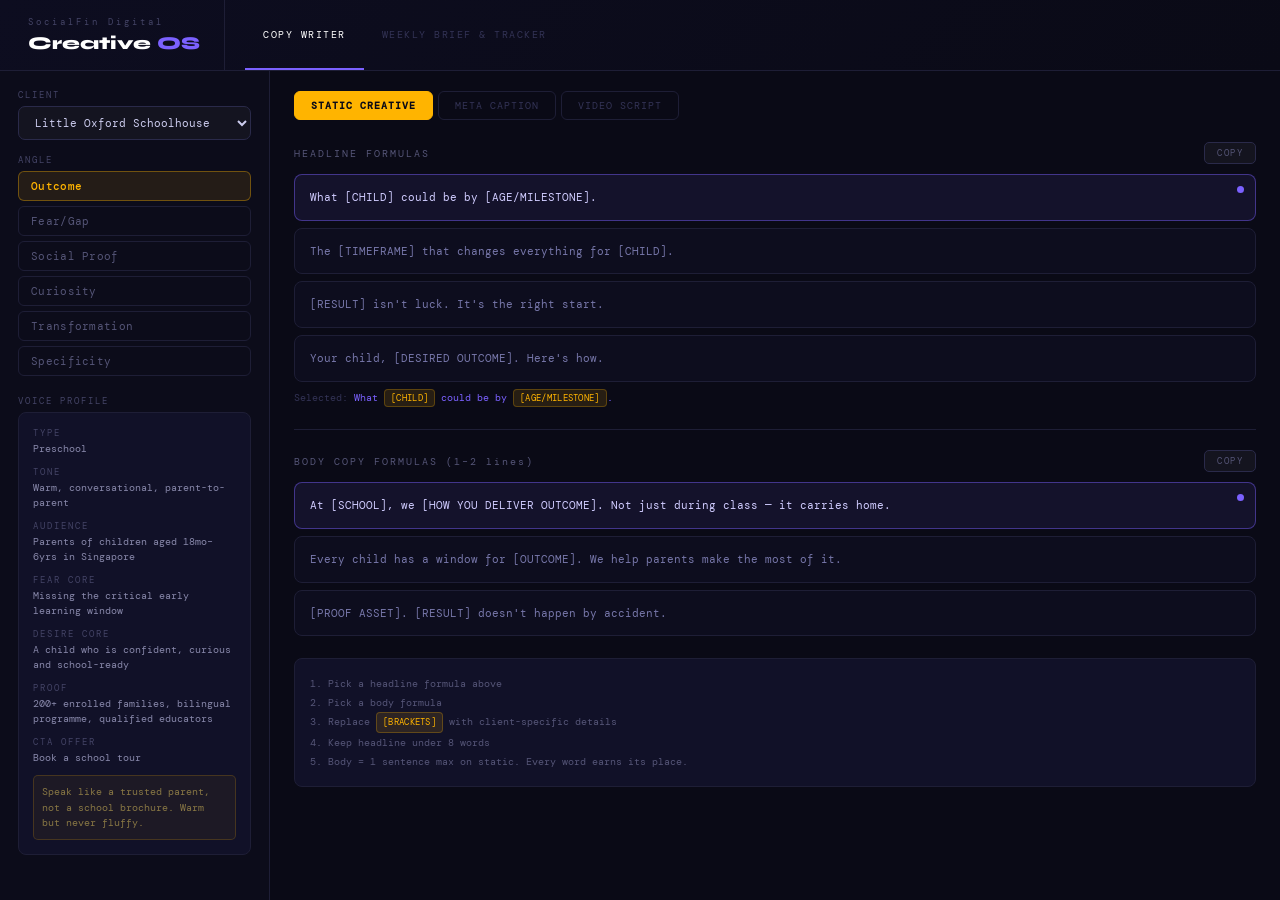
==== index.html @ 3840c396 "Add files via upload" ====
<!DOCTYPE html>
<html lang="en">
<head>
<meta charset="UTF-8">
<meta name="viewport" content="width=device-width, initial-scale=1.0">
<title>SocialFin Creative OS</title>
<style>
  @import url('https://fonts.googleapis.com/css2?family=DM+Mono:wght@300;400;500&family=Syne:wght@600;700;800&display=swap');

  *, *::before, *::after { box-sizing: border-box; margin: 0; padding: 0; }

  :root {
    --bg:       #0a0a16;
    --bg2:      #0d0d1e;
    --bg3:      #111128;
    --border:   #1e1e36;
    --border2:  #2a2a4a;
    --text:     #ccccee;
    --muted:    #555577;
    --dim:      #333355;
    --purple:   #7b61ff;
    --gold:     #ffb400;
    --green:    #00c896;
    --red:      #ff4d4d;
    --orange:   #f5a623;
  }

  body {
    background: var(--bg);
    color: var(--text);
    font-family: 'DM Mono', 'Courier New', monospace;
    font-size: 13px;
    min-height: 100vh;
    overflow-x: hidden;
  }

  /* ── APP SHELL ── */
  #app-shell {
    display: flex;
    flex-direction: column;
    height: 100vh;
  }

  /* ── TOP NAV ── */
  #top-nav {
    background: linear-gradient(135deg, #0d0d20 0%, #0a0a16 100%);
    border-bottom: 1px solid var(--border);
    padding: 0 28px;
    display: flex;
    align-items: stretch;
    gap: 0;
    flex-shrink: 0;
  }

  .nav-brand {
    display: flex;
    flex-direction: column;
    justify-content: center;
    padding: 16px 24px 16px 0;
    border-right: 1px solid var(--border);
    margin-right: 20px;
  }
  .nav-brand-sub { font-size: 9px; color: #444466; letter-spacing: 3px; margin-bottom: 4px; }
  .nav-brand-title { font-family: 'Syne', sans-serif; font-size: 18px; font-weight: 800; color: #fff; }
  .nav-brand-title span { color: var(--purple); }

  .nav-tab {
    background: none;
    border: none;
    color: var(--dim);
    font-family: inherit;
    font-size: 10px;
    letter-spacing: 1.5px;
    text-transform: uppercase;
    padding: 0 18px;
    cursor: pointer;
    border-bottom: 2px solid transparent;
    transition: all 0.15s;
    align-self: stretch;
    display: flex;
    align-items: center;
  }
  .nav-tab:hover { color: var(--muted); }
  .nav-tab.active { color: #fff; border-bottom-color: var(--purple); }
  .nav-tab.active-gold { color: var(--gold); border-bottom-color: var(--gold); }

  /* ── PANELS ── */
  .panel { display: none; flex: 1; overflow: hidden; }
  .panel.visible { display: flex; flex-direction: column; }

  /* ════════════════════════════════════════
     COPY WRITER PANEL
  ════════════════════════════════════════ */
  #cw-body {
    display: flex;
    flex: 1;
    overflow: hidden;
  }

  /* Left sidebar */
  #cw-sidebar {
    width: 270px;
    min-width: 270px;
    border-right: 1px solid var(--border);
    background: #0c0c1a;
    overflow-y: auto;
    padding: 18px;
    display: flex;
    flex-direction: column;
    gap: 14px;
  }

  .label {
    font-size: 9px;
    color: #444466;
    letter-spacing: 2px;
    text-transform: uppercase;
    margin-bottom: 5px;
  }

  select, input {
    background: #141420;
    color: var(--text);
    border: 1px solid var(--border2);
    border-radius: 7px;
    padding: 8px 12px;
    font-size: 11px;
    font-family: inherit;
    outline: none;
    width: 100%;
    cursor: pointer;
  }
  select:focus, input:focus { border-color: var(--purple); }

  .angle-btn {
    background: transparent;
    border: 1px solid var(--border);
    color: var(--muted);
    font-family: inherit;
    font-size: 11px;
    padding: 7px 12px;
    border-radius: 6px;
    text-align: left;
    cursor: pointer;
    display: block;
    width: 100%;
    margin-bottom: 5px;
    transition: all 0.12s;
    letter-spacing: 0.3px;
  }
  .angle-btn:hover { border-color: var(--border2); color: var(--text); }
  .angle-btn.active {
    background: rgba(255,180,0,0.1);
    border-color: rgba(255,180,0,0.35);
    color: var(--gold);
    font-weight: 500;
  }

  /* Voice profile card */
  .profile-card {
    background: var(--bg3);
    border: 1px solid var(--border);
    border-radius: 8px;
    padding: 14px;
  }
  .profile-row { margin-bottom: 9px; }
  .profile-row .label { margin-bottom: 2px; }
  .profile-val { font-size: 10px; color: #8888aa; line-height: 1.55; }
  .voice-warning {
    margin-top: 10px;
    padding: 8px;
    background: rgba(255,180,0,0.05);
    border: 1px solid rgba(255,180,0,0.18);
    border-radius: 5px;
    font-size: 10px;
    color: #887744;
    line-height: 1.55;
  }

  /* Right content */
  #cw-content {
    flex: 1;
    overflow-y: auto;
    padding: 20px 24px;
  }

  .format-tabs {
    display: flex;
    gap: 5px;
    margin-bottom: 22px;
  }
  .format-tab {
    background: transparent;
    border: 1px solid var(--border);
    color: var(--dim);
    font-family: inherit;
    font-size: 10px;
    letter-spacing: 1px;
    text-transform: uppercase;
    padding: 7px 16px;
    border-radius: 6px;
    cursor: pointer;
    transition: all 0.12s;
  }
  .format-tab.active {
    background: var(--gold);
    border-color: var(--gold);
    color: #0a0a16;
    font-weight: 700;
  }

  .formula-section { margin-bottom: 22px; }
  .formula-header {
    display: flex;
    justify-content: space-between;
    align-items: center;
    margin-bottom: 10px;
  }
  .section-label { font-size: 10px; color: var(--muted); letter-spacing: 2px; }

  .formula-card {
    background: var(--bg2);
    border: 1px solid var(--border);
    border-radius: 8px;
    padding: 13px 15px;
    cursor: pointer;
    margin-bottom: 7px;
    transition: all 0.13s;
    font-size: 11px;
    color: #7777aa;
    line-height: 1.7;
    white-space: pre-wrap;
    position: relative;
  }
  .formula-card:hover { border-color: var(--border2); color: var(--muted); }
  .formula-card.selected {
    background: rgba(123,97,255,0.09);
    border-color: rgba(123,97,255,0.45);
    color: #d0ccff;
  }
  .formula-card.selected::after {
    content: '';
    position: absolute;
    top: 11px; right: 11px;
    width: 7px; height: 7px;
    border-radius: 50%;
    background: var(--purple);
  }

  .selected-preview {
    font-size: 10px;
    color: var(--dim);
    margin-top: 6px;
    line-height: 1.6;
  }
  .selected-preview .highlight { color: var(--purple); }

  .copy-btn {
    background: rgba(255,255,255,0.04);
    border: 1px solid var(--border2);
    color: var(--muted);
    padding: 4px 12px;
    border-radius: 5px;
    font-size: 9px;
    font-family: inherit;
    letter-spacing: 1.5px;
    cursor: pointer;
    transition: all 0.15s;
    text-transform: uppercase;
  }
  .copy-btn.copied {
    background: rgba(0,200,150,0.15);
    border-color: rgba(0,200,150,0.4);
    color: var(--green);
  }

  .divider { height: 1px; background: var(--border); margin: 20px 0; }

  .info-box {
    background: var(--bg3);
    border: 1px solid var(--border);
    border-radius: 8px;
    padding: 15px;
    margin-top: 20px;
  }
  .info-box.gold {
    background: rgba(255,180,0,0.04);
    border-color: rgba(255,180,0,0.15);
  }
  .info-box .label { margin-bottom: 9px; }
  .info-box p {
    font-size: 10px;
    color: var(--muted);
    line-height: 1.9;
  }
  .info-box.gold p { color: #887744; }
  .tag {
    display: inline-block;
    background: rgba(255,180,0,0.12);
    color: var(--gold);
    border: 1px solid rgba(255,180,0,0.25);
    border-radius: 4px;
    padding: 1px 6px;
    font-size: 9px;
    letter-spacing: 0.3px;
  }

  /* ════════════════════════════════════════
     CREATIVE OS PANEL
  ════════════════════════════════════════ */
  #cos-body {
    flex: 1;
    overflow: hidden;
    display: flex;
    flex-direction: column;
  }

  /* Sub-tabs */
  #cos-tabs {
    display: flex;
    gap: 2px;
    padding: 0 28px;
    background: var(--bg2);
    border-bottom: 1px solid var(--border);
    flex-shrink: 0;
  }
  .cos-tab {
    background: none;
    border: none;
    color: var(--dim);
    font-family: inherit;
    font-size: 10px;
    letter-spacing: 1.5px;
    text-transform: uppercase;
    padding: 12px 18px;
    cursor: pointer;
    border-bottom: 2px solid transparent;
    transition: all 0.15s;
  }
  .cos-tab:hover { color: var(--muted); }
  .cos-tab.active { color: var(--purple); border-bottom-color: var(--purple); font-weight: 500; }

  #cos-content { flex: 1; overflow-y: auto; padding: 24px 28px; }

  /* Brief table */
  .brief-controls {
    display: flex;
    gap: 12px;
    align-items: flex-end;
    margin-bottom: 18px;
    flex-wrap: wrap;
  }
  .ctrl-group { display: flex; flex-direction: column; }
  .ctrl-group select, .ctrl-group input { min-width: 160px; }
  .stat-pill {
    background: rgba(123,97,255,0.1);
    border: 1px solid rgba(123,97,255,0.3);
    border-radius: 6px;
    padding: 7px 14px;
    font-size: 10px;
    color: var(--purple);
    letter-spacing: 1px;
    white-space: nowrap;
    align-self: flex-end;
  }

  .rule-box {
    background: rgba(123,97,255,0.06);
    border: 1px solid rgba(123,97,255,0.14);
    border-radius: 8px;
    padding: 11px 15px;
    margin-bottom: 18px;
    font-size: 11px;
    color: #8888bb;
    line-height: 1.6;
  }
  .rule-box strong { color: var(--purple); }

  .brief-table-wrap { overflow-x: auto; }
  table { width: 100%; border-collapse: separate; border-spacing: 0 5px; }
  th {
    font-size: 9px;
    letter-spacing: 1.5px;
    color: var(--dim);
    text-transform: uppercase;
    text-align: left;
    padding: 0 8px 8px;
    font-weight: 500;
    white-space: nowrap;
  }
  td {
    padding: 8px 7px;
    background: var(--bg3);
    border-top: 1px solid #1a1a33;
    border-bottom: 1px solid #1a1a33;
    font-size: 11px;
    color: #aaaacc;
    vertical-align: middle;
  }
  td:first-child { border-left: 1px solid #1a1a33; border-radius: 6px 0 0 6px; }
  td:last-child  { border-right: 1px solid #1a1a33; border-radius: 0 6px 6px 0; }
  td select, td input { border-radius: 5px; padding: 5px 8px; font-size: 11px; }

  .row-num {
    width: 24px; height: 24px;
    border-radius: 50%;
    display: flex; align-items: center; justify-content: center;
    font-size: 10px; font-weight: 700;
  }
  .row-num.staple { background: rgba(123,97,255,0.12); border: 1px solid rgba(123,97,255,0.2); color: var(--purple); }
  .row-num.homerun { background: rgba(245,166,35,0.15); border: 1px solid rgba(245,166,35,0.3); color: var(--orange); }

  .del-btn {
    background: none; border: none; color: var(--border2);
    cursor: pointer; font-size: 18px; line-height: 1; padding: 2px 5px;
    transition: color 0.12s;
  }
  .del-btn:hover { color: var(--red); }

  .track-select-staple { color: var(--green) !important; border-color: rgba(0,200,150,0.3) !important; }
  .track-select-homerun { color: var(--orange) !important; border-color: rgba(245,166,35,0.4) !important; }

  .btn {
    background: transparent;
    border: 1px dashed var(--border2);
    color: var(--muted);
    padding: 8px 16px;
    border-radius: 6px;
    font-size: 11px;
    font-family: inherit;
    cursor: pointer;
    letter-spacing: 1px;
    transition: all 0.12s;
  }
  .btn:hover { color: var(--text); border-color: var(--purple); }
  .btn.primary {
    background: rgba(123,97,255,0.14);
    border: 1px solid rgba(123,97,255,0.4);
    border-style: solid;
    color: var(--purple);
    font-weight: 700;
  }
  .btn.primary:hover { background: rgba(123,97,255,0.22); }

  .btn-row { display: flex; gap: 10px; margin-top: 12px; }

  /* Log & Tracker add forms */
  .add-form {
    background: var(--bg3);
    border: 1px solid var(--border);
    border-radius: 10px;
    padding: 18px;
    margin-bottom: 22px;
  }
  .add-form-title { font-size: 10px; color: #5555aa; letter-spacing: 2px; margin-bottom: 13px; }
  .add-form-fields { display: flex; gap: 10px; flex-wrap: wrap; align-items: flex-end; }
  .add-form-fields .ctrl-group { flex: 1 1 130px; }
  .add-form-fields .ctrl-group.wide { flex: 2 1 200px; }
  .add-form-fields .ctrl-group select,
  .add-form-fields .ctrl-group input { min-width: unset; }

  .add-btn {
    background: var(--purple);
    border: none;
    color: #fff;
    padding: 8px 18px;
    border-radius: 6px;
    font-size: 11px;
    font-family: inherit;
    letter-spacing: 1px;
    font-weight: 700;
    cursor: pointer;
    align-self: flex-end;
    white-space: nowrap;
    transition: opacity 0.12s;
  }
  .add-btn:hover { opacity: 0.85; }

  /* Track badge */
  .badge {
    display: inline-block;
    padding: 2px 8px;
    border-radius: 20px;
    font-size: 10px;
    font-weight: 700;
    letter-spacing: 0.5px;
  }
  .badge.staple { background: rgba(0,200,150,0.12); color: var(--green); border: 1px solid rgba(0,200,150,0.25); }
  .badge.homerun { background: rgba(245,166,35,0.15); color: var(--orange); border: 1px solid rgba(245,166,35,0.3); }

  /* Status select colours */
  .status-running { color: var(--orange) !important; }
  .status-winner  { color: var(--green)  !important; }
  .status-retired { color: var(--red)    !important; }

  .empty-state {
    text-align: center;
    color: var(--border2);
    padding: 50px;
    font-size: 11px;
    letter-spacing: 1px;
  }

  /* scrollbar */
  ::-webkit-scrollbar { width: 5px; height: 5px; }
  ::-webkit-scrollbar-track { background: transparent; }
  ::-webkit-scrollbar-thumb { background: #222244; border-radius: 3px; }
</style>
</head>
<body>

<div id="app-shell">

  <!-- TOP NAV -->
  <nav id="top-nav">
    <div class="nav-brand">
      <div class="nav-brand-sub">SocialFin Digital</div>
      <div class="nav-brand-title">Creative <span>OS</span></div>
    </div>
    <button class="nav-tab active" data-panel="copy-writer" onclick="switchPanel('copy-writer')">Copy Writer</button>
    <button class="nav-tab" data-panel="creative-os" onclick="switchPanel('creative-os')">Weekly Brief &amp; Tracker</button>
  </nav>

  <!-- ══════════════════════════════════════════
       COPY WRITER PANEL
  ══════════════════════════════════════════ -->
  <div class="panel visible" id="panel-copy-writer">
    <div id="cw-body">

      <!-- Sidebar -->
      <div id="cw-sidebar">
        <div>
          <div class="label">Client</div>
          <select id="cw-client" onchange="cwRender()"></select>
        </div>
        <div>
          <div class="label">Angle</div>
          <div id="cw-angles"></div>
        </div>
        <div>
          <div class="label">Voice Profile</div>
          <div class="profile-card" id="cw-profile"></div>
        </div>
      </div>

      <!-- Content -->
      <div id="cw-content">
        <div class="format-tabs" id="cw-format-tabs">
          <button class="format-tab active" onclick="cwSetFormat(0)">Static Creative</button>
          <button class="format-tab" onclick="cwSetFormat(1)">Meta Caption</button>
          <button class="format-tab" onclick="cwSetFormat(2)">Video Script</button>
        </div>
        <div id="cw-formulas"></div>
      </div>
    </div>
  </div>

  <!-- ══════════════════════════════════════════
       CREATIVE OS PANEL
  ══════════════════════════════════════════ -->
  <div class="panel" id="panel-creative-os">
    <div id="cos-body">
      <div id="cos-tabs">
        <button class="cos-tab active" onclick="cosSetTab('brief')">Weekly Brief</button>
        <button class="cos-tab" onclick="cosSetTab('log')">Concept Log</button>
        <button class="cos-tab" onclick="cosSetTab('tracker')">Performance Tracker</button>
      </div>
      <div id="cos-content"></div>
    </div>
  </div>

</div>

<script>
// ══════════════════════════════════════════════════════════════
// DATA
// ══════════════════════════════════════════════════════════════

const CLIENT_PROFILES = {
  "Little Oxford Schoolhouse": {
    type: "Preschool",
    tone: "Warm, conversational, parent-to-parent",
    audience: "Parents of children aged 18mo–6yrs in Singapore",
    offer: "Premium preschool education in a nurturing environment",
    fearCore: "Missing the critical early learning window",
    desireCore: "A child who is confident, curious and school-ready",
    proofAssets: "200+ enrolled families, bilingual programme, qualified educators",
    ctaOffer: "Book a school tour",
    voiceNotes: "Speak like a trusted parent, not a school brochure. Warm but never fluffy.",
  },
  "MindChamps Allied Care": {
    type: "Early Intervention",
    tone: "Empathetic, emotionally driven, reassuring",
    audience: "Parents of children aged 2–6 with developmental concerns",
    offer: "Early intervention therapy in a caring, child-friendly setting",
    fearCore: "Waiting too long and missing the intervention window",
    desireCore: "Seeing their child reach milestones they feared might not happen",
    proofAssets: "Allied health professionals, evidence-based methods, holistic approach",
    ctaOffer: "Book a complimentary consultation",
    voiceNotes: "Acknowledge the parent's emotional journey first. Never clinical. Continuity over features.",
  },
  "HEI Schools Bishan": {
    type: "Premium Preschool — Finnish Method",
    tone: "Aspirational, warm, quietly confident. Never salesy.",
    audience: "Parents of children aged 18mo–6yrs in Singapore, upper-income, education-conscious",
    offer: "Finnish-method preschool education founded by Jayne Nadarajoo, backed by University of Helsinki. Bishan campus at 11 Binchang Rise.",
    fearCore: "Choosing the wrong school and holding their child back during the most critical years",
    desireCore: "A child who genuinely loves learning — curious, joyful, and ready for school on their own terms",
    proofAssets: "Co-founded by Prof Lasse Lipponen, University of Helsinki. Founded locally by Jayne Nadarajoo (White Lodge, Avondale Grammar, Melbourne International School).",
    ctaOffer: "Book a school tour at Bishan",
    voiceNotes: "⚠ JOY over fear — never lead with anxiety or urgency. The authority comes from Helsinki. Tone: a knowledgeable friend, not a marketer. Never write 'world-class' or 'holistic'. The Finnish angle IS the differentiator — name it specifically.",
  },
  "Client 3": {
    type: "Enrichment / Tuition",
    tone: "Direct, outcome-led, results-focused",
    audience: "Parents of primary/secondary school children",
    offer: "Academic enrichment and tuition programme",
    fearCore: "Child falling behind peers or struggling with school",
    desireCore: "Visible improvement in grades and confidence",
    proofAssets: "Track record of grade improvements, experienced tutors",
    ctaOffer: "Claim your free trial class",
    voiceNotes: "Parents here want proof, not promises. Lead with results.",
  },
  "Client 4": {
    type: "Enrichment / Tuition",
    tone: "Direct, outcome-led, results-focused",
    audience: "Parents of primary/secondary school children",
    offer: "Academic enrichment and tuition programme",
    fearCore: "Child falling behind peers or struggling with school",
    desireCore: "Visible improvement in grades and confidence",
    proofAssets: "Track record of grade improvements, experienced tutors",
    ctaOffer: "Claim your free trial class",
    voiceNotes: "Parents here want proof, not promises. Lead with results.",
  },
  "Client 5": {
    type: "Preschool",
    tone: "Warm, conversational, parent-to-parent",
    audience: "Parents of children aged 18mo–6yrs",
    offer: "Premium preschool education",
    fearCore: "Missing the critical early learning window",
    desireCore: "A child who is confident, curious and school-ready",
    proofAssets: "Qualified educators, nurturing environment",
    ctaOffer: "Book a school tour",
    voiceNotes: "Speak like a trusted parent, not a school brochure.",
  },
  "Client 6": {
    type: "Enrichment / Tuition",
    tone: "Direct, outcome-led, results-focused",
    audience: "Parents of primary/secondary school children",
    offer: "Academic enrichment programme",
    fearCore: "Child falling behind peers",
    desireCore: "Grades and confidence improving",
    proofAssets: "Experienced educators, structured programme",
    ctaOffer: "Book a free trial",
    voiceNotes: "Results-first tone. Short and punchy.",
  },
};

const FORMULAS = {
  "Outcome": {
    headline: [
      "What [CHILD] could be by [AGE/MILESTONE].",
      "The [TIMEFRAME] that changes everything for [CHILD].",
      "[RESULT] isn't luck. It's the right start.",
      "Your child, [DESIRED OUTCOME]. Here's how.",
    ],
    body: [
      "At [SCHOOL], we [HOW YOU DELIVER OUTCOME]. Not just during class — it carries home.",
      "Every child has a window for [OUTCOME]. We help parents make the most of it.",
      "[PROOF ASSET]. [RESULT] doesn't happen by accident.",
    ],
    caption: [
      "Most parents don't realise how much the early years shape [OUTCOME]. At [SCHOOL], we build [QUALITY] from day one — in every class, every interaction, every routine.\n\n[PROOF ASSET].\n\n👉 [CTA OFFER] — link in bio.",
      "The question isn't whether your child will get there. It's whether they'll get there with the right foundation.\n\n[SCHOOL] gives children [OUTCOME] through [HOW].\n\n[PROOF ASSET]. [CTA OFFER] →",
    ],
    script: [
      "Hook: \"[DESIRED OUTCOME] — most parents think that just happens. It doesn't.\"\nBody: \"At [SCHOOL], [HOW YOU DELIVER]. [PROOF ASSET]. That's [RESULT].\"\nCTA: \"[CTA OFFER]. Link below.\"",
    ],
  },
  "Fear/Gap": {
    headline: [
      "Most parents don't realise this until it's too late.",
      "There's a window for [DEVELOPMENT AREA]. It closes at [AGE].",
      "What happens if you wait another [TIMEFRAME]?",
      "The sign most parents miss — and what to do about it.",
    ],
    body: [
      "The [DEVELOPMENT AREA] window is smaller than most people think. After [AGE], it gets harder.",
      "By the time [CONCERN SIGNAL], [CONSEQUENCE]. Most families wish they'd started sooner.",
      "Not every school is built for [CHILD TYPE]. [SCHOOL] is.",
    ],
    caption: [
      "A lot of parents come to us and say the same thing: \"I wish we'd started earlier.\"\n\nThe truth is, [DEVELOPMENT AREA] has a window. And [SCHOOL] is designed to help your child make the most of it — before that window narrows.\n\n[PROOF ASSET].\n\n👉 [CTA OFFER].",
      "If you've noticed [CONCERN SIGNAL] — that's worth taking seriously.\n\n[SCHOOL] specialises in [HOW YOU HELP]. Early action makes a real difference.\n\n[CTA OFFER] — spots are limited.",
    ],
    script: [
      "Hook: \"If your child is [AGE] and you've noticed [CONCERN SIGNAL] — this is important.\"\nBody: \"[DEVELOPMENT AREA] develops fastest between [AGE RANGE]. At [SCHOOL], we [HOW]. [PROOF ASSET].\"\nCTA: \"[CTA OFFER]. Don't wait — link below.\"",
    ],
  },
  "Social Proof": {
    headline: [
      "Why [NUMBER]+ families chose [SCHOOL] this year.",
      "\"[SHORT PARENT QUOTE]\" — [PARENT NAME/DESCRIPTION]",
      "[NUMBER] children. One thing in common: [SCHOOL].",
      "Here's what parents say after [TIMEFRAME] at [SCHOOL].",
    ],
    body: [
      "\"[PARENT QUOTE].\" — [Parent of child, age X]",
      "[NUMBER]+ families. [RESULT THEY SAW]. That's not marketing — that's what parents tell us.",
      "When [PARENT CONCERN], they found [SCHOOL]. [RESULT].",
    ],
    caption: [
      "\"[EXTENDED PARENT QUOTE].\"\n— [Parent name/description]\n\nThis is what we hear every week from families at [SCHOOL]. [PROOF ASSET].\n\n[CTA OFFER] — [link/DM us].",
      "We let our parents do the talking.\n\n\"[PARENT QUOTE].\"\n\n[NUMBER]+ families have chosen [SCHOOL] for [REASON]. [CTA OFFER] to see if it's the right fit.",
    ],
    script: [
      "Hook: \"This is what [PARENT DESCRIPTION] said after [TIMEFRAME] at [SCHOOL].\"\nBody: \"[PARENT QUOTE]. [NUMBER]+ families have experienced [RESULT].\"\nCTA: \"[CTA OFFER] — link below.\"",
    ],
  },
  "Curiosity": {
    headline: [
      "What actually happens in the first 3 months at [SCHOOL]?",
      "Why do children at [SCHOOL] [OBSERVABLE BEHAVIOUR]?",
      "We've never told anyone this before.",
      "This is what [CHILD TYPE] needs — and most schools skip it.",
    ],
    body: [
      "Most people assume [COMMON BELIEF]. At [SCHOOL], we do it differently.",
      "The answer surprised even us. [INTRIGUING FACT/APPROACH].",
      "It starts with [UNEXPECTED THING]. And that changes everything.",
    ],
    caption: [
      "Most parents ask us: what actually makes [SCHOOL] different?\n\nThe honest answer: [UNEXPECTED DIFFERENTIATOR].\n\nIt's not something you see in brochures. It's something you see in your child after [TIMEFRAME].\n\n[CTA OFFER] — come see for yourself.",
      "Here's something we don't talk about enough.\n\n[INTRIGUING INSIGHT ABOUT APPROACH].\n\nThat's why children at [SCHOOL] [OBSERVABLE RESULT].\n\n[PROOF ASSET]. [CTA OFFER] →",
    ],
    script: [
      "Hook: \"Most parents never ask this question — but they should.\"\nBody: \"[QUESTION]. At [SCHOOL], the answer is [UNEXPECTED APPROACH]. And here's what that looks like: [RESULT].\"\nCTA: \"[CTA OFFER]. Come see it yourself — link below.\"",
    ],
  },
  "Transformation": {
    headline: [
      "Shy at [AGE]. Confident at [OLDER AGE]. Here's what changed.",
      "[BEFORE STATE] to [AFTER STATE] — in [TIMEFRAME].",
      "This is what [TIMEFRAME] at [SCHOOL] can look like.",
      "You wouldn't recognise the same child [TIMEFRAME] later.",
    ],
    body: [
      "When [CHILD/PARENT NAME] first came to us, [BEFORE STATE]. Today, [AFTER STATE].",
      "The shift doesn't happen overnight. But it does happen. [HOW].",
      "Before: [BEFORE]. After: [AFTER]. The difference: [SCHOOL].",
    ],
    caption: [
      "[CHILD DESCRIPTION] came to [SCHOOL] [TIMEFRAME] ago. [BEFORE STATE].\n\nToday: [AFTER STATE].\n\nThat's not unusual here. It's what happens when [HOW YOU WORK].\n\n[PROOF ASSET]. [CTA OFFER] →",
      "Some changes are hard to put into words.\n\nBut parents at [SCHOOL] try anyway.\n\n\"[TRANSFORMATION QUOTE].\"\n\n[CTA OFFER] to see what's possible for your child.",
    ],
    script: [
      "Hook: \"[BEFORE STATE]. That was [CHILD] [TIMEFRAME] ago.\"\nBody: \"Today, [AFTER STATE]. At [SCHOOL], [HOW YOU ACHIEVE TRANSFORMATION]. [PROOF ASSET].\"\nCTA: \"[CTA OFFER] — link below.\"",
    ],
  },
  "Specificity": {
    headline: [
      "Our [PROGRAMME NAME] runs every [DAY] at [TIME].",
      "[NUMBER] spots left for [INTAKE PERIOD].",
      "Open house: [DATE]. [NUMBER] families already registered.",
      "[SPECIFIC OFFER] — only available until [DATE].",
    ],
    body: [
      "[PROGRAMME NAME]: [SPECIFIC DETAIL 1], [SPECIFIC DETAIL 2], [SPECIFIC DETAIL 3].",
      "Accepting enrolments for [INTAKE]. [NUMBER] places remaining.",
      "[FEE/OFFER] for families who register before [DATE].",
    ],
    caption: [
      "If you've been thinking about [SCHOOL] — now is the time.\n\n[SPECIFIC PROGRAMME OR INTAKE DETAILS]. [NUMBER] spots available for [INTAKE PERIOD].\n\n[PROOF ASSET].\n\n👉 [CTA OFFER] before [DEADLINE].",
      "[PROGRAMME NAME] — [DAY], [TIME], [LOCATION].\n\nSpots: [NUMBER] remaining.\nFee: [FEE DETAIL].\n\nThis is the one parents keep asking about. [CTA OFFER] to secure your spot.",
    ],
    script: [
      "Hook: \"[NUMBER] spots left for [INTAKE PERIOD] at [SCHOOL].\"\nBody: \"[PROGRAMME NAME] gives your child [OUTCOME]. [SPECIFIC DETAIL]. [PROOF ASSET].\"\nCTA: \"[CTA OFFER] before [DEADLINE] — link below.\"",
    ],
  },
};

const CLIENTS  = Object.keys(CLIENT_PROFILES);
const ANGLES   = Object.keys(FORMULAS);
const FORMATS  = ["Static Creative", "Meta Caption", "Video Script"];
const FKEYS    = ["headline","body","caption","script"]; // format index → key map
const FKEY_MAP = [["headline","body"], ["caption"], ["script"]];

const WEEKS    = Array.from({length:52}, (_,i) => `W${i+1}`);
const ALL_ANGLES = ANGLES;
const PROOF_TYPES = ["Parent quote","Stat/result","Before/after copy","Named testimonial","Visual demo","None — hook carries it"];
const ALL_FORMATS = ["Static Square + Story","Carousel Square","Short Video Story","Static Square only","Static Story only"];
const TRACKS   = ["Staple","Home Run"];
const PERF_STATUSES = ["Running","Winner → Staple","Retired"];

// ══════════════════════════════════════════════════════════════
// STATE
// ══════════════════════════════════════════════════════════════

let cwState = {
  client: CLIENTS[0],
  angle:  ANGLES[0],
  format: 0,
  selected: { headline:0, body:0, caption:0, script:0 },
  copied: null,
};

let cosState = {
  tab: 'brief',
  brief: {
    client: CLIENTS[0], week: currentWeek(),
    rows: defaultBriefRows(),
  },
  log: {
    entries: [],
    client: CLIENTS[0], week: currentWeek(),
    angle:'', proof:'', format:'', track:'Staple', note:'',
  },
  tracker: {
    entries: [],
    client: CLIENTS[0], week: currentWeek(),
    angle:'', format:'', status:'Running', cpl:'', enquiries:'', notes:'',
  },
};

function currentWeek() {
  const now = new Date();
  const start = new Date(now.getFullYear(), 0, 1);
  return `W${Math.ceil((now - start) / 604800000)}`;
}
function defaultBriefRows() {
  return Array.from({length:5}, (_,i) => ({
    id: Date.now()+i, angle:'', proof:'', format:'', track:'Staple', hook:'', visual:''
  }));
}
let _idCounter = Date.now() + 1000;
function uid() { return ++_idCounter; }

// ══════════════════════════════════════════════════════════════
// PANEL SWITCHING
// ══════════════════════════════════════════════════════════════

function switchPanel(name) {
  document.querySelectorAll('.panel').forEach(p => p.classList.remove('visible'));
  document.getElementById(`panel-${name}`).classList.add('visible');
  document.querySelectorAll('.nav-tab').forEach(t => {
    t.classList.remove('active','active-gold');
    if (t.dataset.panel === name) {
      t.classList.add(name === 'copy-writer' ? 'active' : 'active');
    }
  });
  if (name === 'creative-os') cosRender();
}

// ══════════════════════════════════════════════════════════════
// COPY WRITER
// ══════════════════════════════════════════════════════════════

function cwInit() {
  // Populate client select
  const sel = document.getElementById('cw-client');
  CLIENTS.forEach(c => {
    const o = document.createElement('option');
    o.value = o.textContent = c;
    sel.appendChild(o);
  });
  sel.value = cwState.client;
  sel.onchange = () => { cwState.client = sel.value; cwRender(); };

  // Angle buttons
  const ang = document.getElementById('cw-angles');
  ANGLES.forEach(a => {
    const b = document.createElement('button');
    b.className = 'angle-btn' + (a === cwState.angle ? ' active' : '');
    b.textContent = a;
    b.onclick = () => { cwState.angle = a; cwRender(); };
    ang.appendChild(b);
  });

  cwRender();
}

function cwSetFormat(i) {
  cwState.format = i;
  document.querySelectorAll('.format-tab').forEach((b,j) => {
    b.classList.toggle('active', i===j);
  });
  cwRenderFormulas();
}

function cwRender() {
  // Angle buttons
  document.querySelectorAll('.angle-btn').forEach(b => {
    b.classList.toggle('active', b.textContent === cwState.angle);
  });
  // Profile
  const p = CLIENT_PROFILES[cwState.client];
  const rows = [
    ['TYPE', p.type], ['TONE', p.tone], ['AUDIENCE', p.audience],
    ['FEAR CORE', p.fearCore], ['DESIRE CORE', p.desireCore],
    ['PROOF', p.proofAssets], ['CTA OFFER', p.ctaOffer],
  ];
  document.getElementById('cw-profile').innerHTML =
    rows.map(([l,v]) => `<div class="profile-row"><div class="label">${l}</div><div class="profile-val">${v}</div></div>`).join('') +
    `<div class="voice-warning">${p.voiceNotes}</div>`;
  cwRenderFormulas();
}

function cwRenderFormulas() {
  const f = FORMULAS[cwState.angle];
  const fmt = cwState.format;
  const container = document.getElementById('cw-formulas');
  container.innerHTML = '';

  if (fmt === 0) {
    // Static: headline + body
    container.appendChild(cwSection('HEADLINE FORMULAS', f.headline, 'headline'));
    const div = document.createElement('div');
    div.className = 'divider'; container.appendChild(div);
    container.appendChild(cwSection('BODY COPY FORMULAS (1–2 lines)', f.body, 'body'));
    container.appendChild(cwInfoBox([
      '1. Pick a headline formula above',
      '2. Pick a body formula',
      '3. Replace <span class="tag">[BRACKETS]</span> with client-specific details',
      '4. Keep headline under 8 words',
      '5. Body = 1 sentence max on static. Every word earns its place.',
    ], false));
  } else if (fmt === 1) {
    container.appendChild(cwSection('CAPTION FORMULAS (PRIMARY TEXT)', f.caption, 'caption'));
    container.appendChild(cwInfoBox([
      '• First line = hook. Must work without the image.',
      '• Short paragraphs. White space is not wasted space.',
      '• Proof before CTA — always earn the ask.',
      '• One CTA only. Don\'t give them two things to do.',
      '• Replace <span class="tag">[BRACKETS]</span> with real specifics — fake specificity kills trust.',
    ], false));
  } else {
    container.appendChild(cwSection('SCRIPT STRUCTURE', f.script, 'script'));
    container.appendChild(cwInfoBox([
      'Hook → 0–3 sec. One sentence. Pattern interrupt.',
      'Body → 3–12 sec. Proof or mechanism. No waffle.',
      'CTA → 12–15 sec. One action. Clear and direct.',
      '',
      'Total target: 15 sec. Hard cap: 30 sec for cold audiences.',
    ], true));
    container.appendChild(cwInfoBox([
      '• Write how people speak — read it aloud before using it.',
      '• Hook must work as text overlay AND spoken word.',
      '• Body: one idea only. Not a feature list.',
      '• CTA: verb first. "Book", "Click", "DM us".',
      '• Replace <span class="tag">[BRACKETS]</span> with real details — never leave a placeholder live.',
    ], false));
  }
}

function cwSection(title, items, key) {
  const wrap = document.createElement('div');
  wrap.className = 'formula-section';

  const hdr = document.createElement('div');
  hdr.className = 'formula-header';
  hdr.innerHTML = `<div class="section-label">${title}</div>`;
  const btn = document.createElement('button');
  btn.className = 'copy-btn';
  btn.id = `copy-btn-${key}`;
  btn.textContent = 'COPY';
  btn.onclick = () => cwCopy(items[cwState.selected[key]], key);
  hdr.appendChild(btn);
  wrap.appendChild(hdr);

  items.forEach((text, i) => {
    const card = document.createElement('div');
    card.className = 'formula-card' + (cwState.selected[key]===i ? ' selected' : '');
    card.textContent = text;
    card.onclick = () => {
      cwState.selected[key] = i;
      cwRenderFormulas();
    };
    wrap.appendChild(card);
  });

  if (key === 'headline') {
    const prev = document.createElement('div');
    prev.className = 'selected-preview';
    prev.innerHTML = 'Selected: <span class="highlight">' + cwHighlight(items[cwState.selected[key]]) + '</span>';
    wrap.appendChild(prev);
  }
  return wrap;
}

function cwHighlight(text) {
  return text.replace(/\[[^\]]+\]/g, m => `<span class="tag">${m}</span>`);
}

function cwCopy(text, id) {
  navigator.clipboard.writeText(text).catch(() => {
    const ta = document.createElement('textarea');
    ta.value = text; document.body.appendChild(ta);
    ta.select(); document.execCommand('copy');
    document.body.removeChild(ta);
  });
  const btn = document.getElementById(`copy-btn-${id}`);
  if (btn) { btn.textContent = 'COPIED'; btn.classList.add('copied'); }
  setTimeout(() => {
    if (btn) { btn.textContent = 'COPY'; btn.classList.remove('copied'); }
  }, 1800);
}

function cwInfoBox(lines, gold) {
  const box = document.createElement('div');
  box.className = 'info-box' + (gold ? ' gold' : '');
  box.innerHTML = `<p>${lines.filter(Boolean).join('<br>')}</p>`;
  return box;
}

// ══════════════════════════════════════════════════════════════
// CREATIVE OS
// ══════════════════════════════════════════════════════════════

function cosSetTab(tab) {
  cosState.tab = tab;
  document.querySelectorAll('.cos-tab').forEach(b => {
    b.classList.toggle('active', b.textContent.toLowerCase().includes(tab === 'brief' ? 'brief' : tab === 'log' ? 'log' : 'perf') ||
      (tab === 'tracker' && b.textContent.toLowerCase().includes('perf')) ||
      (tab === 'brief'   && b.textContent.toLowerCase().includes('brief')) ||
      (tab === 'log'     && b.textContent.toLowerCase().includes('log')));
  });
  // simpler: match by onclick attr pattern
  document.querySelectorAll('.cos-tab').forEach(b => {
    const match = b.getAttribute('onclick').includes(`'${tab}'`);
    b.classList.toggle('active', match);
  });
  cosRender();
}

function cosRender() {
  const el = document.getElementById('cos-content');
  el.innerHTML = '';
  if (cosState.tab === 'brief')   el.appendChild(cosBriefView());
  if (cosState.tab === 'log')     el.appendChild(cosLogView());
  if (cosState.tab === 'tracker') el.appendChild(cosTrackerView());
}

// ── BRIEF ──
function cosBriefView() {
  const wrap = document.createElement('div');
  const s = cosState.brief;
  const hrCount = s.rows.filter(r => r.track === 'Home Run').length;

  // Controls
  wrap.innerHTML = `
    <div class="brief-controls">
      <div class="ctrl-group">
        <div class="label">Client</div>
        <select id="brief-client" onchange="cosState.brief.client=this.value">${CLIENTS.map(c=>`<option${c===s.client?' selected':''}>${c}</option>`).join('')}</select>
      </div>
      <div class="ctrl-group">
        <div class="label">Week</div>
        <select id="brief-week" onchange="cosState.brief.week=this.value" style="min-width:90px">${WEEKS.map(w=>`<option${w===s.week?' selected':''}>${w}</option>`).join('')}</select>
      </div>
      <div class="stat-pill">${hrCount} HOME RUN${hrCount!==1?'S':''} / ${s.rows.length} TOTAL</div>
    </div>
    <div class="rule-box"><strong>RULE:</strong> Fill this before opening Canva. Max 1 Home Run per client per week. Design direction is dictated by the concept — not the other way around.</div>
  `;

  // Table
  const tableWrap = document.createElement('div');
  tableWrap.className = 'brief-table-wrap';

  const table = document.createElement('table');
  table.innerHTML = `<thead><tr>
    <th>#</th><th>Angle</th><th>Proof Type</th><th>Format</th><th>Track</th>
    <th>Hook Direction (1 line)</th><th>Visual Note</th><th></th>
  </tr></thead>`;

  const tbody = document.createElement('tbody');
  s.rows.forEach((row, i) => {
    const tr = document.createElement('tr');
    tr.innerHTML = `
      <td><div class="row-num ${row.track==='Home Run'?'homerun':'staple'}">${i+1}</div></td>
      <td>${sel('', ALL_ANGLES, row.angle, v => { row.angle=v; cosRender(); })}</td>
      <td>${sel('', PROOF_TYPES, row.proof, v => { row.proof=v; })}</td>
      <td>${sel('', ALL_FORMATS, row.format, v => { row.format=v; })}</td>
      <td>${sel('track', TRACKS, row.track, v => { row.track=v; cosRender(); }, row.track==='Home Run'?'track-select-homerun':'track-select-staple')}</td>
      <td><input placeholder="e.g. Fear of missing P1 window..." value="${esc(row.hook)}" oninput="cosState.brief.rows[${i}].hook=this.value" style="min-width:160px"></td>
      <td><input placeholder="e.g. Bold text-heavy, dark bg..." value="${esc(row.visual)}" oninput="cosState.brief.rows[${i}].visual=this.value" style="min-width:140px"></td>
      <td><button class="del-btn" onclick="cosState.brief.rows.splice(${i},1);cosRender()">×</button></td>
    `;
    tbody.appendChild(tr);
  });
  table.appendChild(tbody);
  tableWrap.appendChild(table);
  wrap.appendChild(tableWrap);

  const btnRow = document.createElement('div');
  btnRow.className = 'btn-row';
  btnRow.innerHTML = `
    <button class="btn" onclick="cosState.brief.rows.push({id:uid(),angle:'',proof:'',format:'',track:'Staple',hook:'',visual:''});cosRender()">+ ADD ROW</button>
    <button class="btn primary" onclick="cosSaveBriefToLog()">SAVE TO CONCEPT LOG →</button>
  `;
  wrap.appendChild(btnRow);
  return wrap;
}

function sel(type, options, current, onChange, extraClass='') {
  const id = `sel-${uid()}`;
  setTimeout(() => {
    const el = document.getElementById(id);
    if (el) { el.value = current; el.onchange = e => onChange(e.target.value); }
  }, 0);
  return `<select id="${id}" class="${extraClass}">
    <option value="">Select...</option>
    ${options.map(o => `<option${o===current?' selected':''}>${o}</option>`).join('')}
  </select>`;
}

function cosSaveBriefToLog() {
  const s = cosState.brief;
  s.rows.forEach(row => {
    if (row.angle && row.format) {
      cosState.log.entries.unshift({
        id: uid(), client: s.client, week: s.week,
        angle: row.angle, proof: row.proof, format: row.format,
        track: row.track, note: row.hook,
      });
    }
  });
  cosSetTab('log');
}

// ── LOG ──
function cosLogView() {
  const wrap = document.createElement('div');
  const s = cosState.log;

  wrap.innerHTML = `<div class="rule-box"><strong>RULE:</strong> Log every concept you run. Winners become staples. Retired concepts are never repeated without changing 2+ variables.</div>`;

  // Add form
  const form = document.createElement('div');
  form.className = 'add-form';
  form.innerHTML = `<div class="add-form-title">ADD CONCEPT</div>
    <div class="add-form-fields">
      <div class="ctrl-group"><div class="label">Client</div><select id="log-client">${CLIENTS.map(c=>`<option${c===s.client?' selected':''}>${c}</option>`).join('')}</select></div>
      <div class="ctrl-group"><div class="label">Week</div><select id="log-week" style="min-width:80px">${WEEKS.map(w=>`<option${w===s.week?' selected':''}>${w}</option>`).join('')}</select></div>
      <div class="ctrl-group"><div class="label">Angle</div><select id="log-angle"><option value="">Select...</option>${ALL_ANGLES.map(a=>`<option>${a}</option>`).join('')}</select></div>
      <div class="ctrl-group"><div class="label">Proof Type</div><select id="log-proof"><option value="">Select...</option>${PROOF_TYPES.map(p=>`<option>${p}</option>`).join('')}</select></div>
      <div class="ctrl-group"><div class="label">Format</div><select id="log-format"><option value="">Select...</option>${ALL_FORMATS.map(f=>`<option>${f}</option>`).join('')}</select></div>
      <div class="ctrl-group"><div class="label">Track</div><select id="log-track">${TRACKS.map(t=>`<option>${t}</option>`).join('')}</select></div>
      <div class="ctrl-group wide"><div class="label">Note / Hook Direction</div><input id="log-note" placeholder="Optional..."></div>
      <button class="add-btn" onclick="cosAddLogEntry()">ADD</button>
    </div>`;
  wrap.appendChild(form);

  // Table
  if (!cosState.log.entries.length) {
    wrap.innerHTML += `<div class="empty-state">NO CONCEPTS LOGGED YET — ADD ONE ABOVE OR SAVE FROM BRIEF</div>`;
    return wrap;
  }

  const tableWrap = document.createElement('div');
  tableWrap.style.overflowX = 'auto';
  const table = document.createElement('table');
  table.innerHTML = `<thead><tr><th>Client</th><th>Week</th><th>Angle</th><th>Proof Type</th><th>Format</th><th>Track</th><th>Note</th></tr></thead>`;
  const tbody = document.createElement('tbody');
  cosState.log.entries.forEach(e => {
    const tr = document.createElement('tr');
    tr.innerHTML = `
      <td>${e.client}</td><td>${e.week}</td><td>${e.angle}</td>
      <td>${e.proof||'—'}</td><td>${e.format}</td>
      <td><span class="badge ${e.track==='Home Run'?'homerun':'staple'}">${e.track}</span></td>
      <td style="color:var(--dim)">${e.note||'—'}</td>
    `;
    tbody.appendChild(tr);
  });
  table.appendChild(tbody);
  tableWrap.appendChild(table);
  wrap.appendChild(tableWrap);
  return wrap;
}

function cosAddLogEntry() {
  const angle = document.getElementById('log-angle').value;
  const format = document.getElementById('log-format').value;
  if (!angle || !format) return;
  cosState.log.entries.unshift({
    id: uid(),
    client: document.getElementById('log-client').value,
    week:   document.getElementById('log-week').value,
    angle, format,
    proof:  document.getElementById('log-proof').value,
    track:  document.getElementById('log-track').value,
    note:   document.getElementById('log-note').value,
  });
  cosRender();
}

// ── TRACKER ──
function cosTrackerView() {
  const wrap = document.createElement('div');
  const s = cosState.tracker;

  wrap.innerHTML = `<div class="rule-box"><strong>RULE:</strong> Review weekly. Winner = CPL below target or enquiries above baseline for 2+ weeks. Retire anything flat after 3 weeks. Winners feed next week's staples.</div>`;

  const form = document.createElement('div');
  form.className = 'add-form';
  form.innerHTML = `<div class="add-form-title">LOG PERFORMANCE</div>
    <div class="add-form-fields">
      <div class="ctrl-group"><div class="label">Client</div><select id="tr-client">${CLIENTS.map(c=>`<option>${c}</option>`).join('')}</select></div>
      <div class="ctrl-group"><div class="label">Week</div><select id="tr-week" style="min-width:80px">${WEEKS.map(w=>`<option${w===s.week?' selected':''}>${w}</option>`).join('')}</select></div>
      <div class="ctrl-group"><div class="label">Angle</div><select id="tr-angle"><option value="">Select...</option>${ALL_ANGLES.map(a=>`<option>${a}</option>`).join('')}</select></div>
      <div class="ctrl-group"><div class="label">Format</div><select id="tr-format"><option value="">Select...</option>${ALL_FORMATS.map(f=>`<option>${f}</option>`).join('')}</select></div>
      <div class="ctrl-group"><div class="label">CPL (S$)</div><input id="tr-cpl" placeholder="e.g. 18"></div>
      <div class="ctrl-group"><div class="label">Enquiries</div><input id="tr-enq" placeholder="e.g. 5"></div>
      <div class="ctrl-group"><div class="label">Status</div><select id="tr-status">${PERF_STATUSES.map(p=>`<option>${p}</option>`).join('')}</select></div>
      <div class="ctrl-group wide"><div class="label">Notes</div><input id="tr-notes" placeholder="What worked / what didn't..."></div>
      <button class="add-btn" onclick="cosAddTrackerEntry()">LOG</button>
    </div>`;
  wrap.appendChild(form);

  if (!cosState.tracker.entries.length) {
    wrap.innerHTML += `<div class="empty-state">NO PERFORMANCE DATA YET — LOG YOUR FIRST ENTRY ABOVE</div>`;
    return wrap;
  }

  const tableWrap = document.createElement('div');
  tableWrap.style.overflowX = 'auto';
  const table = document.createElement('table');
  table.innerHTML = `<thead><tr><th>Client</th><th>Week</th><th>Angle</th><th>Format</th><th>CPL</th><th>Enquiries</th><th>Status</th><th>Notes</th></tr></thead>`;
  const tbody = document.createElement('tbody');
  cosState.tracker.entries.forEach(e => {
    const statusClass = e.status === 'Winner → Staple' ? 'status-winner' : e.status === 'Retired' ? 'status-retired' : 'status-running';
    const tr = document.createElement('tr');
    tr.innerHTML = `
      <td>${e.client}</td><td>${e.week}</td><td>${e.angle}</td><td>${e.format}</td>
      <td style="color:var(--orange);font-weight:700">${e.cpl?'S$'+e.cpl:'—'}</td>
      <td style="color:var(--green);font-weight:700">${e.enquiries||'—'}</td>
      <td><select class="${statusClass}" onchange="cosUpdateStatus(${e.id},this.value)">${PERF_STATUSES.map(p=>`<option${p===e.status?' selected':''}>${p}</option>`).join('')}</select></td>
      <td style="color:var(--dim)">${e.notes||'—'}</td>
    `;
    tbody.appendChild(tr);
  });
  table.appendChild(tbody);
  tableWrap.appendChild(table);
  wrap.appendChild(tableWrap);
  return wrap;
}

function cosAddTrackerEntry() {
  const angle = document.getElementById('tr-angle').value;
  const format = document.getElementById('tr-format').value;
  if (!angle || !format) return;
  cosState.tracker.entries.unshift({
    id: uid(),
    client:    document.getElementById('tr-client').value,
    week:      document.getElementById('tr-week').value,
    angle, format,
    status:    document.getElementById('tr-status').value,
    cpl:       document.getElementById('tr-cpl').value,
    enquiries: document.getElementById('tr-enq').value,
    notes:     document.getElementById('tr-notes').value,
  });
  cosRender();
}

function cosUpdateStatus(id, status) {
  const e = cosState.tracker.entries.find(e => e.id === id);
  if (e) e.status = status;
}

// ── UTILS ──
function esc(str) {
  return (str||'').replace(/"/g,'&quot;').replace(/</g,'&lt;').replace(/>/g,'&gt;');
}

// ══════════════════════════════════════════════════════════════
// INIT
// ══════════════════════════════════════════════════════════════
cwInit();
cosRender();
</script>
</body>
</html>
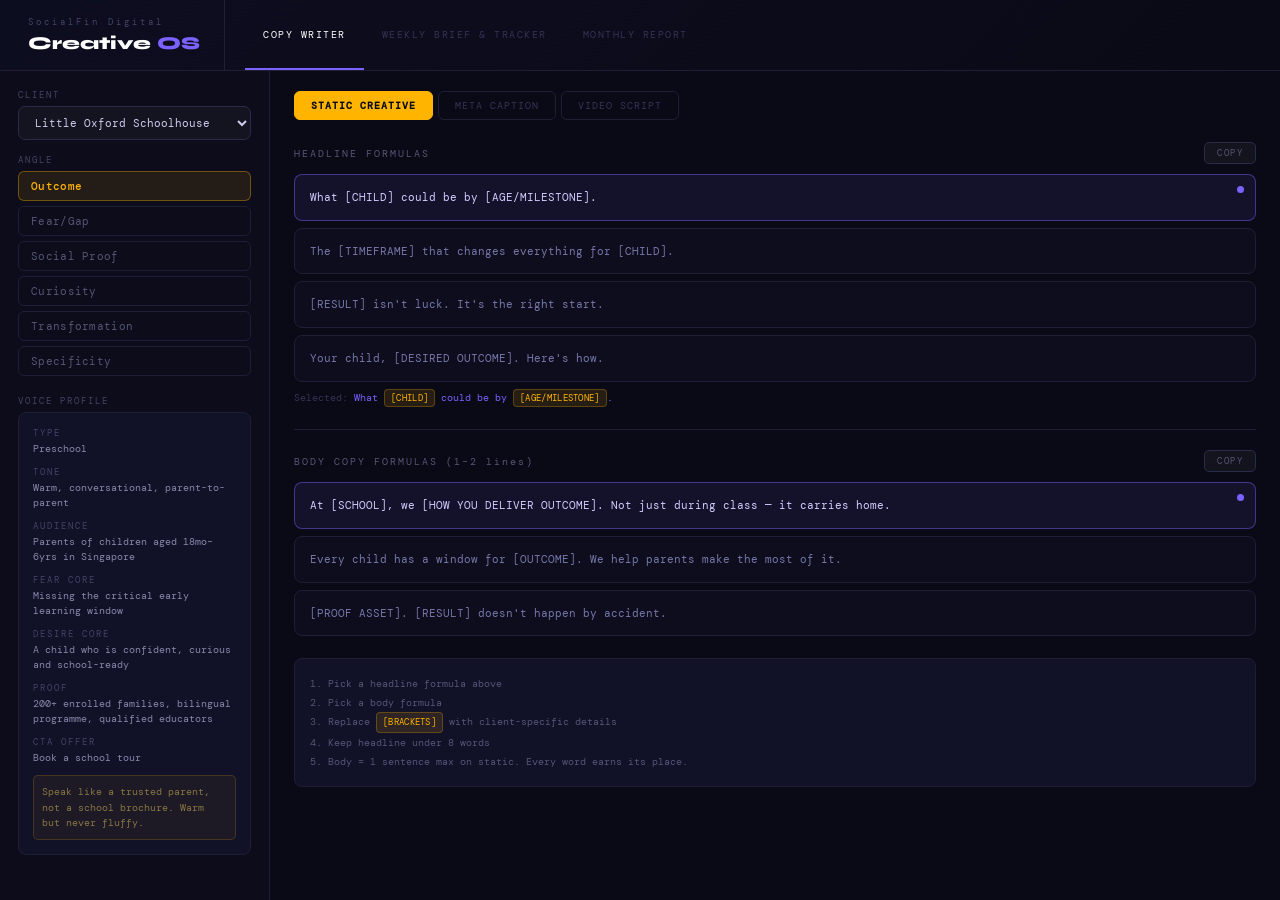
==== commit 05ebc7f4: "Add Monthly Report panel with manual data entry and live report output Adds a new Monthly Report tab" ====
--- a/index.html
+++ b/index.html
@@ -501,6 +501,258 @@
     letter-spacing: 1px;
   }
 
+  /* ════════════════════════════════════════
+     MONTHLY REPORT PANEL
+  ════════════════════════════════════════ */
+  #mr-body {
+    flex: 1;
+    overflow: hidden;
+    display: flex;
+    gap: 0;
+  }
+
+  #mr-sidebar {
+    width: 280px;
+    min-width: 280px;
+    border-right: 1px solid var(--border);
+    background: #0c0c1a;
+    overflow-y: auto;
+    padding: 20px 18px;
+    display: flex;
+    flex-direction: column;
+    gap: 18px;
+  }
+
+  #mr-content {
+    flex: 1;
+    overflow-y: auto;
+    padding: 24px 28px;
+  }
+
+  .mr-section {
+    background: var(--bg3);
+    border: 1px solid var(--border);
+    border-radius: 10px;
+    padding: 18px;
+    margin-bottom: 16px;
+  }
+  .mr-section-title {
+    font-size: 9px;
+    letter-spacing: 2px;
+    color: #5555aa;
+    text-transform: uppercase;
+    margin-bottom: 14px;
+  }
+
+  .mr-grid {
+    display: grid;
+    grid-template-columns: 1fr 1fr;
+    gap: 10px;
+  }
+  .mr-grid-3 {
+    display: grid;
+    grid-template-columns: 1fr 1fr 1fr;
+    gap: 10px;
+  }
+
+  .mr-field { display: flex; flex-direction: column; gap: 5px; }
+  .mr-field .label { margin-bottom: 0; }
+  .mr-field input {
+    background: #141420;
+    color: var(--text);
+    border: 1px solid var(--border2);
+    border-radius: 7px;
+    padding: 8px 12px;
+    font-size: 12px;
+    font-family: inherit;
+  }
+  .mr-field input:focus { border-color: var(--purple); outline: none; }
+  .mr-field input.currency { color: var(--gold); }
+
+  .pipeline-row {
+    display: flex;
+    align-items: center;
+    gap: 10px;
+    margin-bottom: 8px;
+  }
+  .pipeline-stage-name {
+    font-size: 10px;
+    color: var(--muted);
+    min-width: 130px;
+    letter-spacing: 0.5px;
+  }
+  .pipeline-row input {
+    width: 80px;
+    text-align: center;
+    font-size: 13px;
+    font-weight: 700;
+    color: var(--text);
+  }
+  .pipeline-bar-wrap {
+    flex: 1;
+    height: 6px;
+    background: var(--border);
+    border-radius: 3px;
+    overflow: hidden;
+  }
+  .pipeline-bar { height: 100%; border-radius: 3px; transition: width 0.3s; }
+
+  /* Report output card */
+  .report-card {
+    background: var(--bg2);
+    border: 1px solid var(--border2);
+    border-radius: 12px;
+    padding: 28px 32px;
+    margin-bottom: 20px;
+  }
+  .report-header {
+    display: flex;
+    justify-content: space-between;
+    align-items: flex-start;
+    margin-bottom: 24px;
+    padding-bottom: 18px;
+    border-bottom: 1px solid var(--border);
+  }
+  .report-client-name {
+    font-family: 'Syne', sans-serif;
+    font-size: 20px;
+    font-weight: 700;
+    color: #fff;
+    margin-bottom: 4px;
+  }
+  .report-period {
+    font-size: 10px;
+    color: var(--muted);
+    letter-spacing: 1.5px;
+    text-transform: uppercase;
+  }
+  .report-generated {
+    font-size: 9px;
+    color: var(--dim);
+    letter-spacing: 1px;
+    text-align: right;
+  }
+
+  .kpi-grid {
+    display: grid;
+    grid-template-columns: repeat(4, 1fr);
+    gap: 14px;
+    margin-bottom: 24px;
+  }
+  .kpi-card {
+    background: var(--bg3);
+    border: 1px solid var(--border);
+    border-radius: 8px;
+    padding: 14px 16px;
+  }
+  .kpi-label {
+    font-size: 9px;
+    color: var(--dim);
+    letter-spacing: 1.5px;
+    text-transform: uppercase;
+    margin-bottom: 8px;
+  }
+  .kpi-value {
+    font-size: 22px;
+    font-weight: 700;
+    font-family: 'Syne', sans-serif;
+    line-height: 1;
+    margin-bottom: 4px;
+  }
+  .kpi-value.gold { color: var(--gold); }
+  .kpi-value.green { color: var(--green); }
+  .kpi-value.purple { color: var(--purple); }
+  .kpi-value.orange { color: var(--orange); }
+  .kpi-sub {
+    font-size: 9px;
+    color: var(--dim);
+    letter-spacing: 0.5px;
+  }
+
+  .spend-breakdown {
+    display: flex;
+    gap: 12px;
+    margin-bottom: 24px;
+  }
+  .spend-source {
+    flex: 1;
+    background: var(--bg3);
+    border: 1px solid var(--border);
+    border-radius: 8px;
+    padding: 12px 16px;
+  }
+  .spend-source-label {
+    font-size: 9px;
+    color: var(--dim);
+    letter-spacing: 1.5px;
+    text-transform: uppercase;
+    margin-bottom: 6px;
+  }
+  .spend-source-value {
+    font-size: 16px;
+    font-weight: 700;
+    color: var(--text);
+  }
+  .spend-pct {
+    font-size: 10px;
+    color: var(--muted);
+    margin-top: 2px;
+  }
+
+  .pipeline-report {
+    margin-bottom: 0;
+  }
+  .pipeline-report-title {
+    font-size: 9px;
+    color: var(--dim);
+    letter-spacing: 1.5px;
+    text-transform: uppercase;
+    margin-bottom: 14px;
+  }
+  .pipeline-stage-row {
+    display: flex;
+    align-items: center;
+    gap: 14px;
+    margin-bottom: 10px;
+  }
+  .ps-name { font-size: 11px; color: var(--muted); min-width: 150px; }
+  .ps-count { font-size: 14px; font-weight: 700; color: #fff; min-width: 30px; text-align: right; }
+  .ps-bar-wrap { flex: 1; height: 8px; background: var(--border); border-radius: 4px; overflow: hidden; }
+  .ps-bar { height: 100%; border-radius: 4px; }
+  .ps-pct { font-size: 10px; color: var(--dim); min-width: 36px; text-align: right; }
+
+  .report-actions {
+    display: flex;
+    gap: 10px;
+    margin-top: 8px;
+  }
+
+  .source-badge {
+    display: inline-flex;
+    align-items: center;
+    gap: 5px;
+    padding: 3px 9px;
+    border-radius: 20px;
+    font-size: 9px;
+    letter-spacing: 1px;
+    font-weight: 700;
+  }
+  .source-badge.manual {
+    background: rgba(85,85,119,0.2);
+    border: 1px solid rgba(85,85,119,0.4);
+    color: var(--muted);
+  }
+  .source-badge.live {
+    background: rgba(0,200,150,0.1);
+    border: 1px solid rgba(0,200,150,0.3);
+    color: var(--green);
+  }
+  .source-badge .dot {
+    width: 5px; height: 5px;
+    border-radius: 50%;
+    background: currentColor;
+  }
+
   /* scrollbar */
   ::-webkit-scrollbar { width: 5px; height: 5px; }
   ::-webkit-scrollbar-track { background: transparent; }
@@ -519,6 +771,7 @@
     </div>
     <button class="nav-tab active" data-panel="copy-writer" onclick="switchPanel('copy-writer')">Copy Writer</button>
     <button class="nav-tab" data-panel="creative-os" onclick="switchPanel('creative-os')">Weekly Brief &amp; Tracker</button>
+    <button class="nav-tab" data-panel="monthly-report" onclick="switchPanel('monthly-report')">Monthly Report</button>
   </nav>
 
   <!-- ══════════════════════════════════════════
@@ -566,6 +819,80 @@
         <button class="cos-tab" onclick="cosSetTab('tracker')">Performance Tracker</button>
       </div>
       <div id="cos-content"></div>
+    </div>
+  </div>
+
+  <!-- ══════════════════════════════════════════
+       MONTHLY REPORT PANEL
+  ══════════════════════════════════════════ -->
+  <div class="panel" id="panel-monthly-report">
+    <div id="mr-body">
+
+      <!-- Sidebar: data entry -->
+      <div id="mr-sidebar">
+
+        <div>
+          <div class="label">Client</div>
+          <select id="mr-client" onchange="mrRender()"></select>
+        </div>
+
+        <div>
+          <div class="label">Report Month</div>
+          <select id="mr-month" onchange="mrRender()"></select>
+        </div>
+
+        <!-- Ad Spend -->
+        <div class="mr-section">
+          <div class="mr-section-title">Ad Spend (S$)</div>
+          <div style="display:flex;flex-direction:column;gap:10px">
+            <div class="mr-field">
+              <div class="label">Meta Ads</div>
+              <input class="currency" type="number" id="mr-meta-spend" placeholder="0.00" oninput="mrUpdate()" min="0" step="0.01">
+            </div>
+            <div class="mr-field">
+              <div class="label">Google Ads</div>
+              <input class="currency" type="number" id="mr-google-spend" placeholder="0.00" oninput="mrUpdate()" min="0" step="0.01">
+            </div>
+          </div>
+        </div>
+
+        <!-- Enquiries -->
+        <div class="mr-section">
+          <div class="mr-section-title">Enquiries</div>
+          <div style="display:flex;flex-direction:column;gap:10px">
+            <div class="mr-field">
+              <div class="label">From Meta Ads</div>
+              <input type="number" id="mr-meta-enq" placeholder="0" oninput="mrUpdate()" min="0">
+            </div>
+            <div class="mr-field">
+              <div class="label">From Google Ads</div>
+              <input type="number" id="mr-google-enq" placeholder="0" oninput="mrUpdate()" min="0">
+            </div>
+            <div class="mr-field">
+              <div class="label">Organic / Other</div>
+              <input type="number" id="mr-other-enq" placeholder="0" oninput="mrUpdate()" min="0">
+            </div>
+          </div>
+        </div>
+
+        <!-- Pipeline -->
+        <div class="mr-section">
+          <div class="mr-section-title">GHL Pipeline Stages</div>
+          <div id="mr-pipeline-inputs"></div>
+        </div>
+
+        <button class="btn primary" onclick="mrSaveSnapshot()" style="width:100%;text-align:center">
+          SAVE REPORT SNAPSHOT
+        </button>
+
+      </div>
+
+      <!-- Content: live report -->
+      <div id="mr-content">
+        <div id="mr-report-output"></div>
+        <div id="mr-history"></div>
+      </div>
+
     </div>
   </div>
 
@@ -849,6 +1176,7 @@
     }
   });
   if (name === 'creative-os') cosRender();
+  if (name === 'monthly-report') { if (!mrState._init) { mrInit(); mrState._init = true; } else mrRender(); }
 }
 
 // ══════════════════════════════════════════════════════════════
@@ -1272,6 +1600,322 @@
 }
 
 // ══════════════════════════════════════════════════════════════
+// MONTHLY REPORT
+// ══════════════════════════════════════════════════════════════
+
+const PIPELINE_STAGES = [
+  { key: 'new',       label: 'New Enquiry',       color: '#7b61ff' },
+  { key: 'contacted', label: 'Contacted',          color: '#5599ff' },
+  { key: 'tour',      label: 'Tour Booked',        color: '#ffb400' },
+  { key: 'toured',    label: 'Tour Completed',     color: '#f5a623' },
+  { key: 'enrolled',  label: 'Enrolled',           color: '#00c896' },
+  { key: 'lost',      label: 'Lost / Not Interested', color: '#ff4d4d' },
+];
+
+const MONTHS = [
+  'January','February','March','April','May','June',
+  'July','August','September','October','November','December'
+];
+
+let mrState = {
+  client: CLIENTS[0],
+  month: '',
+  snapshots: [],
+};
+
+function mrInit() {
+  // Client select
+  const clientSel = document.getElementById('mr-client');
+  CLIENTS.forEach(c => {
+    const o = document.createElement('option');
+    o.value = o.textContent = c;
+    clientSel.appendChild(o);
+  });
+  clientSel.onchange = () => { mrState.client = clientSel.value; mrRender(); };
+
+  // Month select
+  const monthSel = document.getElementById('mr-month');
+  const now = new Date();
+  for (let i = 0; i < 13; i++) {
+    const d = new Date(now.getFullYear(), now.getMonth() - i, 1);
+    const val = `${MONTHS[d.getMonth()]} ${d.getFullYear()}`;
+    const o = document.createElement('option');
+    o.value = val; o.textContent = val;
+    if (i === 1) o.selected = true;
+    monthSel.appendChild(o);
+  }
+  mrState.month = monthSel.value;
+  monthSel.onchange = () => { mrState.month = monthSel.value; mrLoadSnapshot(); mrRender(); };
+
+  // Pipeline inputs
+  const pipeWrap = document.getElementById('mr-pipeline-inputs');
+  PIPELINE_STAGES.forEach(s => {
+    const row = document.createElement('div');
+    row.className = 'pipeline-row';
+    row.innerHTML = `
+      <div class="pipeline-stage-name">${s.label}</div>
+      <input type="number" id="mr-pipe-${s.key}" placeholder="0" oninput="mrUpdate()" min="0" style="background:#141420;color:var(--text);border:1px solid var(--border2);border-radius:6px;padding:6px 8px;font-family:inherit;font-size:12px;font-weight:700;outline:none;">
+    `;
+    pipeWrap.appendChild(row);
+  });
+
+  mrLoadSnapshot();
+  mrRender();
+}
+
+function mrGetInputs() {
+  const v = id => parseFloat(document.getElementById(id)?.value) || 0;
+  const metaSpend  = v('mr-meta-spend');
+  const googleSpend= v('mr-google-spend');
+  const metaEnq    = v('mr-meta-enq');
+  const googleEnq  = v('mr-google-enq');
+  const otherEnq   = v('mr-other-enq');
+  const pipeline   = {};
+  PIPELINE_STAGES.forEach(s => { pipeline[s.key] = v(`mr-pipe-${s.key}`); });
+  return { metaSpend, googleSpend, metaEnq, googleEnq, otherEnq, pipeline };
+}
+
+function mrUpdate() { mrRender(); }
+
+function mrRender() {
+  const data = mrGetInputs();
+  const totalSpend = data.metaSpend + data.googleSpend;
+  const paidEnq    = data.metaEnq + data.googleEnq;
+  const totalEnq   = paidEnq + data.otherEnq;
+  const cpl        = paidEnq > 0 ? totalSpend / paidEnq : 0;
+  const pipeTotal  = Object.values(data.pipeline).reduce((a,b) => a+b, 0);
+  const client     = mrState.client;
+  const month      = mrState.month;
+
+  const out = document.getElementById('mr-report-output');
+  if (!out) return;
+
+  // ── KPI summary ──
+  const kpiHtml = `
+    <div class="kpi-grid">
+      <div class="kpi-card">
+        <div class="kpi-label">Total Enquiries</div>
+        <div class="kpi-value green">${totalEnq}</div>
+        <div class="kpi-sub">Paid: ${paidEnq} · Organic: ${data.otherEnq}</div>
+      </div>
+      <div class="kpi-card">
+        <div class="kpi-label">Cost Per Enquiry</div>
+        <div class="kpi-value gold">${cpl > 0 ? 'S$' + cpl.toFixed(2) : '—'}</div>
+        <div class="kpi-sub">Paid enquiries only</div>
+      </div>
+      <div class="kpi-card">
+        <div class="kpi-label">Total Ad Spend</div>
+        <div class="kpi-value orange">S$${totalSpend.toLocaleString('en-SG',{minimumFractionDigits:2,maximumFractionDigits:2})}</div>
+        <div class="kpi-sub">Meta + Google</div>
+      </div>
+      <div class="kpi-card">
+        <div class="kpi-label">Active Pipeline</div>
+        <div class="kpi-value purple">${pipeTotal}</div>
+        <div class="kpi-sub">Leads across all stages</div>
+      </div>
+    </div>
+  `;
+
+  // ── Spend breakdown ──
+  const metaPct   = totalSpend > 0 ? (data.metaSpend / totalSpend * 100).toFixed(0) : 0;
+  const googlePct = totalSpend > 0 ? (data.googleSpend / totalSpend * 100).toFixed(0) : 0;
+  const spendHtml = `
+    <div class="spend-breakdown">
+      <div class="spend-source">
+        <div class="spend-source-label">Meta Ads</div>
+        <div class="spend-source-value">S$${data.metaSpend.toLocaleString('en-SG',{minimumFractionDigits:2,maximumFractionDigits:2})}</div>
+        <div class="spend-pct">${metaPct}% of total · ${data.metaEnq} enquiries${data.metaEnq>0?' · CPL S$'+(data.metaSpend/data.metaEnq).toFixed(2):''}</div>
+      </div>
+      <div class="spend-source">
+        <div class="spend-source-label">Google Ads</div>
+        <div class="spend-source-value">S$${data.googleSpend.toLocaleString('en-SG',{minimumFractionDigits:2,maximumFractionDigits:2})}</div>
+        <div class="spend-pct">${googlePct}% of total · ${data.googleEnq} enquiries${data.googleEnq>0?' · CPL S$'+(data.googleSpend/data.googleEnq).toFixed(2):''}</div>
+      </div>
+    </div>
+  `;
+
+  // ── Pipeline ──
+  const activeTotal = (data.pipeline.new||0) + (data.pipeline.contacted||0) + (data.pipeline.tour||0) + (data.pipeline.toured||0);
+  const pipelineRows = PIPELINE_STAGES.map(s => {
+    const count = data.pipeline[s.key] || 0;
+    const pct   = pipeTotal > 0 ? (count / pipeTotal * 100) : 0;
+    return `
+      <div class="pipeline-stage-row">
+        <div class="ps-name">${s.label}</div>
+        <div class="ps-count" style="color:${s.color}">${count}</div>
+        <div class="ps-bar-wrap">
+          <div class="ps-bar" style="width:${pct}%;background:${s.color}"></div>
+        </div>
+        <div class="ps-pct">${pct.toFixed(0)}%</div>
+      </div>
+    `;
+  }).join('');
+
+  // ── Insight line ──
+  let insight = '';
+  if (totalEnq > 0 && cpl > 0) {
+    if (cpl < 30) insight = `CPL of S$${cpl.toFixed(2)} is strong — below the S$30 benchmark. Maintain spend mix.`;
+    else if (cpl < 60) insight = `CPL of S$${cpl.toFixed(2)} is within range. Review creative angles to push below S$30.`;
+    else insight = `CPL of S$${cpl.toFixed(2)} is above target. Recommend creative refresh before next month.`;
+  }
+  if (data.pipeline.enrolled > 0 && pipeTotal > 0) {
+    const convRate = (data.pipeline.enrolled / pipeTotal * 100).toFixed(0);
+    insight += (insight ? ' ' : '') + `Pipeline conversion to enrolled: ${convRate}%.`;
+  }
+
+  out.innerHTML = `
+    <div class="report-card">
+      <div class="report-header">
+        <div>
+          <div class="report-client-name">${esc(client)}</div>
+          <div class="report-period">${month} — Monthly Performance Report</div>
+        </div>
+        <div>
+          <div class="report-generated">Generated ${new Date().toLocaleDateString('en-SG',{day:'numeric',month:'short',year:'numeric'})}</div>
+          <div style="margin-top:6px;text-align:right"><span class="source-badge manual"><span class="dot"></span>Manual Entry</span></div>
+        </div>
+      </div>
+
+      ${kpiHtml}
+      ${spendHtml}
+
+      <div class="pipeline-report">
+        <div class="pipeline-report-title">GHL Pipeline Breakdown (${pipeTotal} total · ${activeTotal} active)</div>
+        ${pipelineRows}
+      </div>
+
+      ${insight ? `<div class="rule-box" style="margin-top:20px;margin-bottom:0"><strong>INSIGHT:</strong> ${insight}</div>` : ''}
+    </div>
+    <div class="report-actions">
+      <button class="btn primary" onclick="mrSaveSnapshot()">SAVE SNAPSHOT</button>
+      <button class="btn" onclick="mrCopyReport()">COPY REPORT TEXT</button>
+    </div>
+  `;
+
+  mrRenderHistory();
+}
+
+function mrSnapshotKey() {
+  return `mr_${mrState.client}_${mrState.month}`;
+}
+
+function mrSaveSnapshot() {
+  const data = mrGetInputs();
+  const snap = {
+    client: mrState.client,
+    month:  mrState.month,
+    savedAt: new Date().toISOString(),
+    ...data,
+  };
+  // Replace existing or push
+  const idx = mrState.snapshots.findIndex(s => s.client === snap.client && s.month === snap.month);
+  if (idx >= 0) mrState.snapshots[idx] = snap;
+  else mrState.snapshots.unshift(snap);
+
+  // Persist to localStorage
+  try { localStorage.setItem('mr_snapshots', JSON.stringify(mrState.snapshots)); } catch(e) {}
+  mrRenderHistory();
+
+  // Flash feedback on button
+  const btn = event.target;
+  const orig = btn.textContent;
+  btn.textContent = 'SAVED ✓'; btn.style.color = 'var(--green)';
+  setTimeout(() => { btn.textContent = orig; btn.style.color = ''; }, 1800);
+}
+
+function mrLoadSnapshot() {
+  try {
+    const raw = localStorage.getItem('mr_snapshots');
+    if (raw) mrState.snapshots = JSON.parse(raw);
+  } catch(e) {}
+
+  const snap = mrState.snapshots.find(s => s.client === mrState.client && s.month === mrState.month);
+  if (!snap) return;
+
+  const setVal = (id, val) => { const el = document.getElementById(id); if (el) el.value = val || ''; };
+  setVal('mr-meta-spend',  snap.metaSpend);
+  setVal('mr-google-spend',snap.googleSpend);
+  setVal('mr-meta-enq',    snap.metaEnq);
+  setVal('mr-google-enq',  snap.googleEnq);
+  setVal('mr-other-enq',   snap.otherEnq);
+  PIPELINE_STAGES.forEach(s => setVal(`mr-pipe-${s.key}`, snap.pipeline?.[s.key] || ''));
+}
+
+function mrRenderHistory() {
+  const hist = document.getElementById('mr-history');
+  if (!hist) return;
+  const others = mrState.snapshots.filter(s => !(s.client === mrState.client && s.month === mrState.month));
+  if (!others.length) { hist.innerHTML = ''; return; }
+
+  hist.innerHTML = `
+    <div style="font-size:9px;letter-spacing:2px;color:var(--dim);text-transform:uppercase;margin-bottom:12px">Previous Snapshots</div>
+    ${others.slice(0,8).map(s => {
+      const totalSpend = (s.metaSpend||0) + (s.googleSpend||0);
+      const paidEnq = (s.metaEnq||0) + (s.googleEnq||0);
+      const cpl = paidEnq > 0 ? (totalSpend/paidEnq).toFixed(2) : '—';
+      const totalEnq = paidEnq + (s.otherEnq||0);
+      return `
+        <div class="mr-section" style="cursor:pointer;margin-bottom:8px" onclick="mrJumpTo('${esc(s.client)}','${esc(s.month)}')">
+          <div style="display:flex;justify-content:space-between;align-items:center">
+            <div>
+              <div style="font-size:11px;color:var(--text);font-weight:600">${esc(s.client)}</div>
+              <div style="font-size:9px;color:var(--dim);letter-spacing:1px;margin-top:2px">${esc(s.month)}</div>
+            </div>
+            <div style="text-align:right">
+              <div style="font-size:11px;color:var(--gold);font-weight:700">${totalEnq} enq · S$${cpl} CPL</div>
+              <div style="font-size:9px;color:var(--dim);margin-top:2px">Spend: S$${totalSpend.toFixed(0)}</div>
+            </div>
+          </div>
+        </div>
+      `;
+    }).join('')}
+  `;
+}
+
+function mrJumpTo(client, month) {
+  document.getElementById('mr-client').value = client;
+  mrState.client = client;
+  document.getElementById('mr-month').value = month;
+  mrState.month = month;
+  mrLoadSnapshot();
+  mrRender();
+}
+
+function mrCopyReport() {
+  const data = mrGetInputs();
+  const totalSpend = data.metaSpend + data.googleSpend;
+  const paidEnq = data.metaEnq + data.googleEnq;
+  const totalEnq = paidEnq + data.otherEnq;
+  const cpl = paidEnq > 0 ? 'S$' + (totalSpend / paidEnq).toFixed(2) : '—';
+  const pipeTotal = Object.values(data.pipeline).reduce((a,b)=>a+b,0);
+
+  const lines = [
+    `${mrState.client} — ${mrState.month} Monthly Report`,
+    '',
+    `TOTAL ENQUIRIES:  ${totalEnq} (Paid: ${paidEnq}, Organic: ${data.otherEnq})`,
+    `COST PER ENQUIRY: ${cpl}`,
+    `TOTAL AD SPEND:   S$${totalSpend.toFixed(2)} (Meta: S$${data.metaSpend.toFixed(2)}, Google: S$${data.googleSpend.toFixed(2)})`,
+    `PIPELINE TOTAL:   ${pipeTotal} leads`,
+    '',
+    'PIPELINE BREAKDOWN:',
+    ...PIPELINE_STAGES.map(s => `  ${s.label}: ${data.pipeline[s.key]||0}`),
+    '',
+    `Generated ${new Date().toLocaleDateString('en-SG',{day:'numeric',month:'long',year:'numeric'})}`,
+  ];
+
+  const text = lines.join('\n');
+  navigator.clipboard.writeText(text).catch(() => {
+    const ta = document.createElement('textarea');
+    ta.value = text; document.body.appendChild(ta); ta.select();
+    document.execCommand('copy'); document.body.removeChild(ta);
+  });
+
+  const btn = event.target;
+  btn.textContent = 'COPIED'; btn.style.color = 'var(--green)';
+  setTimeout(() => { btn.textContent = 'COPY REPORT TEXT'; btn.style.color = ''; }, 1800);
+}
+
+// ══════════════════════════════════════════════════════════════
 // INIT
 // ══════════════════════════════════════════════════════════════
 cwInit();
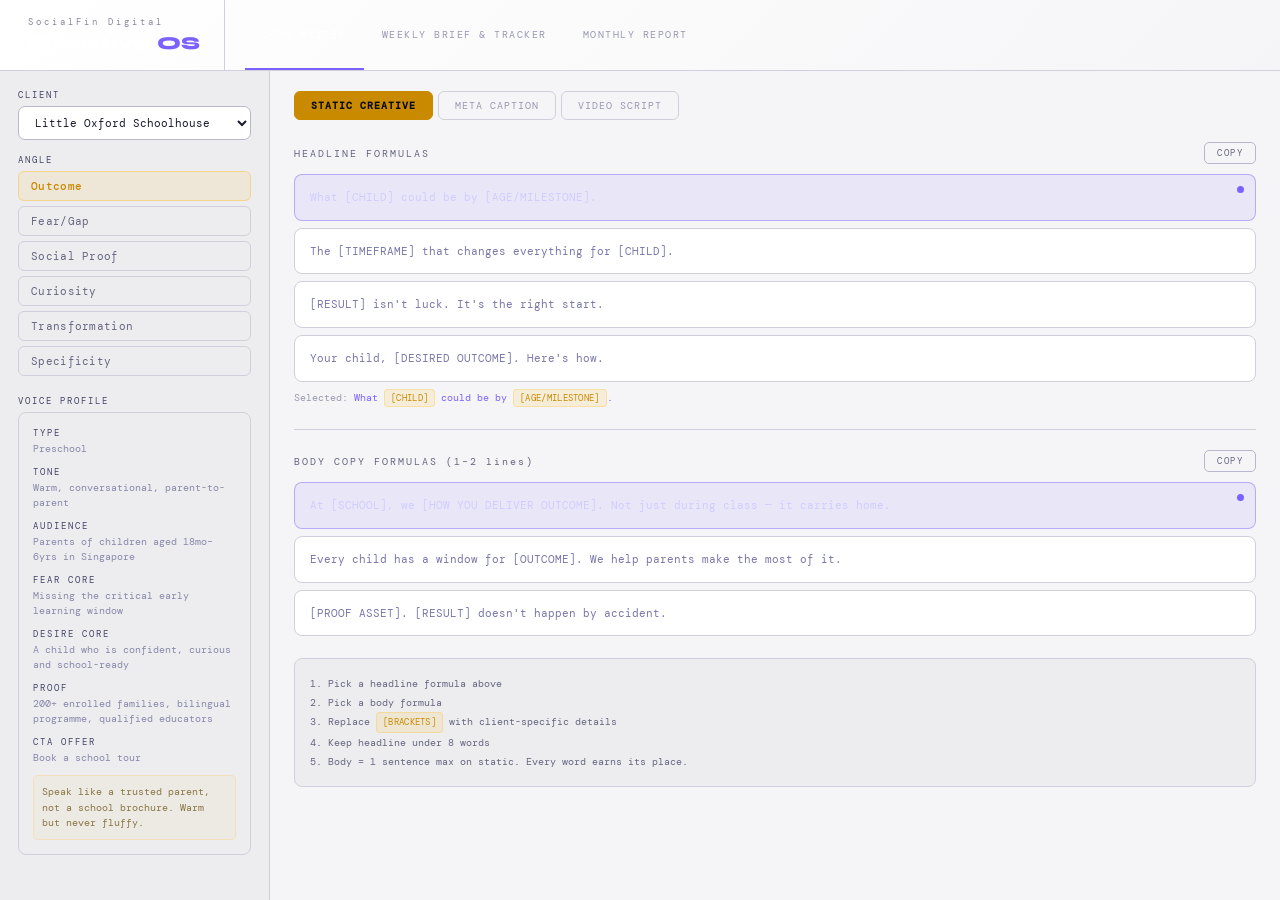
==== commit c1d04b67: "Switch to light theme — white background for better readability https://claude.ai/code/session_01ENq" ====
--- a/index.html
+++ b/index.html
@@ -10,19 +10,19 @@
   *, *::before, *::after { box-sizing: border-box; margin: 0; padding: 0; }
 
   :root {
-    --bg:       #0a0a16;
-    --bg2:      #0d0d1e;
-    --bg3:      #111128;
-    --border:   #1e1e36;
-    --border2:  #2a2a4a;
-    --text:     #ccccee;
-    --muted:    #555577;
-    --dim:      #333355;
+    --bg:       #f5f5f7;
+    --bg2:      #ffffff;
+    --bg3:      #ededf0;
+    --border:   #d0d0dc;
+    --border2:  #b8b8cc;
+    --text:     #1a1a2e;
+    --muted:    #666680;
+    --dim:      #9999b0;
     --purple:   #7b61ff;
-    --gold:     #ffb400;
-    --green:    #00c896;
-    --red:      #ff4d4d;
-    --orange:   #f5a623;
+    --gold:     #c98a00;
+    --green:    #007a5a;
+    --red:      #cc2222;
+    --orange:   #c47000;
   }
 
   body {
@@ -43,7 +43,7 @@
 
   /* ── TOP NAV ── */
   #top-nav {
-    background: linear-gradient(135deg, #0d0d20 0%, #0a0a16 100%);
+    background: linear-gradient(135deg, #ffffff 0%, #f5f5f7 100%);
     border-bottom: 1px solid var(--border);
     padding: 0 28px;
     display: flex;
@@ -60,7 +60,7 @@
     border-right: 1px solid var(--border);
     margin-right: 20px;
   }
-  .nav-brand-sub { font-size: 9px; color: #444466; letter-spacing: 3px; margin-bottom: 4px; }
+  .nav-brand-sub { font-size: 9px; color: #888899; letter-spacing: 3px; margin-bottom: 4px; }
   .nav-brand-title { font-family: 'Syne', sans-serif; font-size: 18px; font-weight: 800; color: #fff; }
   .nav-brand-title span { color: var(--purple); }
 
@@ -102,7 +102,7 @@
     width: 270px;
     min-width: 270px;
     border-right: 1px solid var(--border);
-    background: #0c0c1a;
+    background: #ededf0;
     overflow-y: auto;
     padding: 18px;
     display: flex;
@@ -119,7 +119,7 @@
   }
 
   select, input {
-    background: #141420;
+    background: #ffffff;
     color: var(--text);
     border: 1px solid var(--border2);
     border-radius: 7px;
@@ -515,7 +515,7 @@
     width: 280px;
     min-width: 280px;
     border-right: 1px solid var(--border);
-    background: #0c0c1a;
+    background: #ededf0;
     overflow-y: auto;
     padding: 20px 18px;
     display: flex;
@@ -558,7 +558,7 @@
   .mr-field { display: flex; flex-direction: column; gap: 5px; }
   .mr-field .label { margin-bottom: 0; }
   .mr-field input {
-    background: #141420;
+    background: #ffffff;
     color: var(--text);
     border: 1px solid var(--border2);
     border-radius: 7px;
@@ -756,7 +756,7 @@
   /* scrollbar */
   ::-webkit-scrollbar { width: 5px; height: 5px; }
   ::-webkit-scrollbar-track { background: transparent; }
-  ::-webkit-scrollbar-thumb { background: #222244; border-radius: 3px; }
+  ::-webkit-scrollbar-thumb { background: #ccccdd; border-radius: 3px; }
 </style>
 </head>
 <body>
@@ -1654,7 +1654,7 @@
     row.className = 'pipeline-row';
     row.innerHTML = `
       <div class="pipeline-stage-name">${s.label}</div>
-      <input type="number" id="mr-pipe-${s.key}" placeholder="0" oninput="mrUpdate()" min="0" style="background:#141420;color:var(--text);border:1px solid var(--border2);border-radius:6px;padding:6px 8px;font-family:inherit;font-size:12px;font-weight:700;outline:none;">
+      <input type="number" id="mr-pipe-${s.key}" placeholder="0" oninput="mrUpdate()" min="0" style="background:#ffffff;color:var(--text);border:1px solid var(--border2);border-radius:6px;padding:6px 8px;font-family:inherit;font-size:12px;font-weight:700;outline:none;">
     `;
     pipeWrap.appendChild(row);
   });
